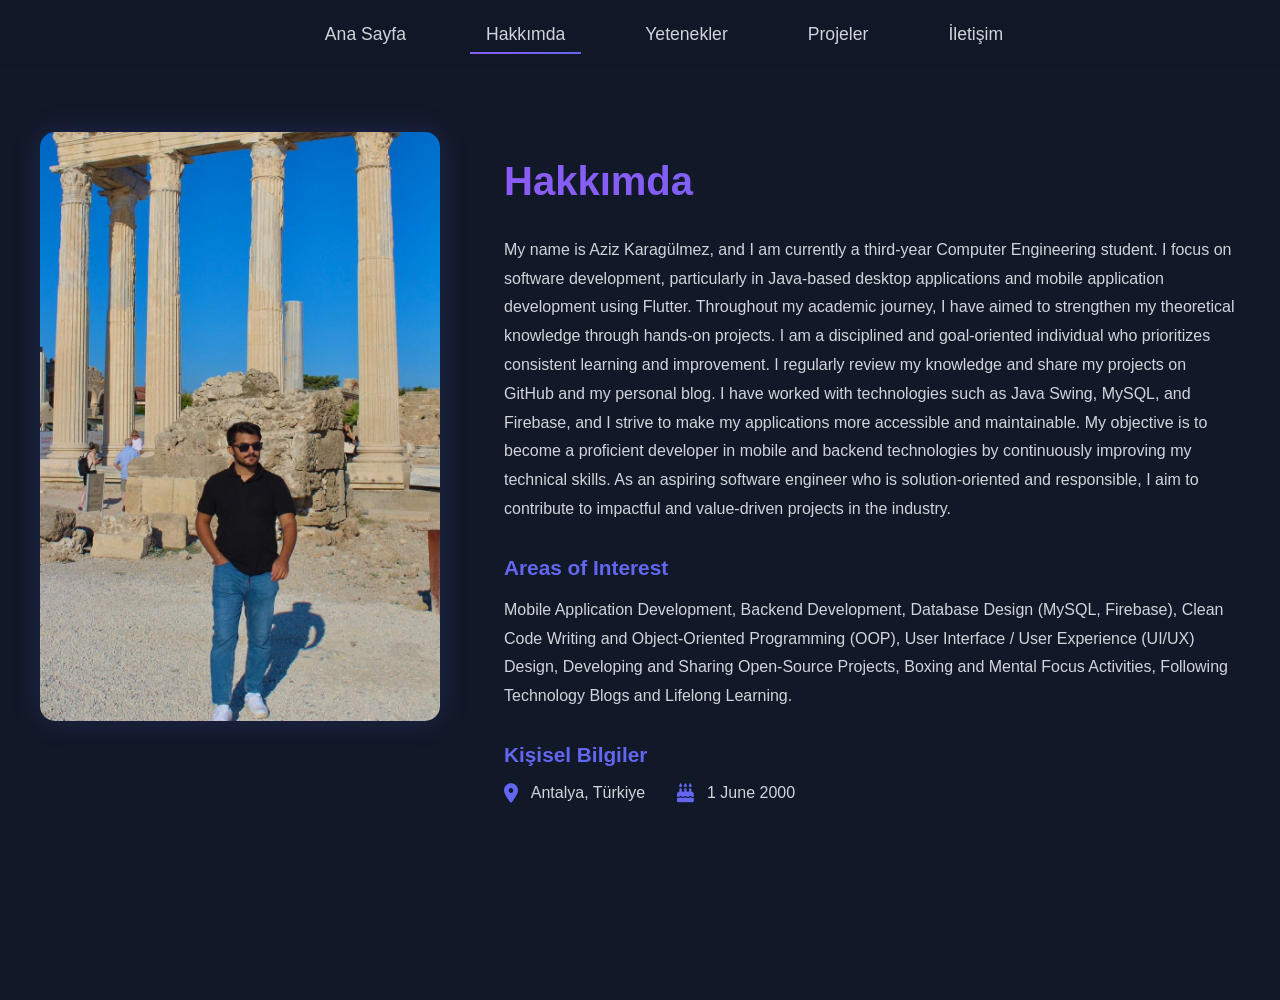
==== about.html @ 1290ee29 "updated" ====
<!DOCTYPE html>
<html lang="tr">
<head>
    <meta charset="UTF-8">
    <meta name="viewport" content="width=device-width, initial-scale=1.0">
    <title>Hakkımda | Aziz Karagülmez</title>
    <link rel="stylesheet" href="https://cdnjs.cloudflare.com/ajax/libs/font-awesome/6.0.0-beta3/css/all.min.css">
    <style>
        body, html {
            height: 100%;
            margin: 0;
            padding: 0;
            background: #111827;
            color: #f3f4f6;
            font-family: 'Poppins', sans-serif;
        }

        .navbar {
            position: fixed;
            top: 0;
            left: 0;
            width: 100%;
            padding: 1.5rem;
            display: flex;
            justify-content: center;
            align-items: center;
            z-index: 3;
            background: rgba(17, 24, 39, 0.8);
            backdrop-filter: blur(10px);
        }
        
        .navbar nav ul {
            display: flex;
            gap: 3rem;
            list-style: none;
            margin: 0;
            padding: 0;
        }
        
        .navbar nav ul li a {
            color: #d1d5db;
            text-decoration: none;
            font-size: 1.1rem;
            transition: all 0.3s ease;
            position: relative;
            padding: 0.5rem 1rem;
        }
        
        .navbar nav ul li a::after {
            content: '';
            position: absolute;
            width: 0;
            height: 2px;
            bottom: -2px;
            left: 0;
            background: linear-gradient(to right, #8b5cf6, #6366f1);
            transition: width 0.3s ease;
        }
        
        .navbar nav ul li a:hover::after,
        .navbar nav ul li a.active::after {
            width: 100%;
        }
        
        .navbar nav ul li a:hover {
            color: #f3f4f6;
        }

        .about-container {
            max-width: 1200px;
            margin: 100px auto 0;
            padding: 2rem;
            display: flex;
            gap: 4rem;
            align-items: flex-start;
        }

        .about-image {
            flex: 1;
            max-width: 400px;
        }

        .about-image img {
            width: 100%;
            height: auto;
            border-radius: 15px;
            box-shadow: 0 0 30px rgba(99, 102, 241, 0.2);
            object-fit: cover;
        }

        .about-content {
            flex: 1.5;
        }

        .about-title {
            font-size: 2.5rem;
            margin-bottom: 2rem;
            background: linear-gradient(to right, #8b5cf6, #6366f1);
            -webkit-background-clip: text;
            background-clip: text;
            color: transparent;
        }

        .about-text {
            color: #d1d5db;
            line-height: 1.8;
            margin-bottom: 2rem;
        }

        .about-section {
            margin-bottom: 2rem;
        }

        .about-section h3 {
            color: #6366f1;
            margin-bottom: 1rem;
            font-size: 1.3rem;
        }

        .skills-list {
            display: flex;
            flex-wrap: wrap;
            gap: 1rem;
            margin-top: 1rem;
        }

        .skill-tag {
            background: rgba(99, 102, 241, 0.1);
            color: #6366f1;
            padding: 0.5rem 1rem;
            border-radius: 20px;
            font-size: 0.9rem;
        }

        .personal-info {
            display: flex;
            gap: 2rem;
            margin-top: 1rem;
        }

        .info-item {
            display: flex;
            align-items: center;
            gap: 0.8rem;
            color: #d1d5db;
        }

        .info-item i {
            color: #6366f1;
            font-size: 1.2rem;
        }

        @media (max-width: 768px) {
            .about-container {
                flex-direction: column;
                align-items: center;
            }

            .about-image {
                max-width: 300px;
            }

            .navbar {
                padding: 1rem;
            }
            
            .navbar nav ul {
                gap: 1.5rem;
                flex-wrap: wrap;
                justify-content: center;
            }

            .personal-info {
                flex-direction: column;
                gap: 1rem;
            }
        }
    </style>
</head>
<body>
    <header class="navbar">
        <nav>
            <ul>
                <li><a href="index.html">Ana Sayfa</a></li>
                <li><a href="about.html" class="active">Hakkımda</a></li>
                <li><a href="skills.html">Yetenekler</a></li>
                <li><a href="projects.html">Projeler</a></li>
                <li><a href="contact.html">İletişim</a></li>
            </ul>
        </nav>
    </header>

    <div class="about-container">
        <div class="about-image">
            <img src="about-photo.jpg" alt="Aziz Karagülmez">
        </div>
        <div class="about-content">
            <h1 class="about-title">Hakkımda</h1>
            <div class="about-section">
                <p class="about-text">
                    My name is Aziz Karagülmez, and I am currently a third-year Computer Engineering student. I focus on software development, particularly in Java-based desktop applications and mobile application development using Flutter. Throughout my academic journey, I have aimed to strengthen my theoretical knowledge through hands-on projects.

                    I am a disciplined and goal-oriented individual who prioritizes consistent learning and improvement. I regularly review my knowledge and share my projects on GitHub and my personal blog. I have worked with technologies such as Java Swing, MySQL, and Firebase, and I strive to make my applications more accessible and maintainable.
                    
                    My objective is to become a proficient developer in mobile and backend technologies by continuously improving my technical skills. As an aspiring software engineer who is solution-oriented and responsible, I aim to contribute to impactful and value-driven projects in the industry.
                </p>
            </div>

        

            <div class="about-section">
                <h3>Areas of Interest</h3>
                <p class="about-text">
                    Mobile Application Development, Backend Development, Database Design (MySQL, Firebase), Clean Code Writing and Object-Oriented Programming (OOP), User Interface / User Experience (UI/UX) Design, Developing and Sharing Open-Source Projects, Boxing and Mental Focus Activities, Following Technology Blogs and Lifelong Learning.
                </p>
            </div>

            <div class="about-section">
                <h3>Kişisel Bilgiler</h3>
                <div class="personal-info">
                    <div class="info-item">
                        <i class="fas fa-map-marker-alt"></i>
                        <span>Antalya, Türkiye</span>
                    </div>
                    <div class="info-item">
                        <i class="fas fa-birthday-cake"></i>
                        <span>1 June 2000</span>
                    </div>
                </div>
            </div>

           
        </div>
    </div>
</body>
</html>
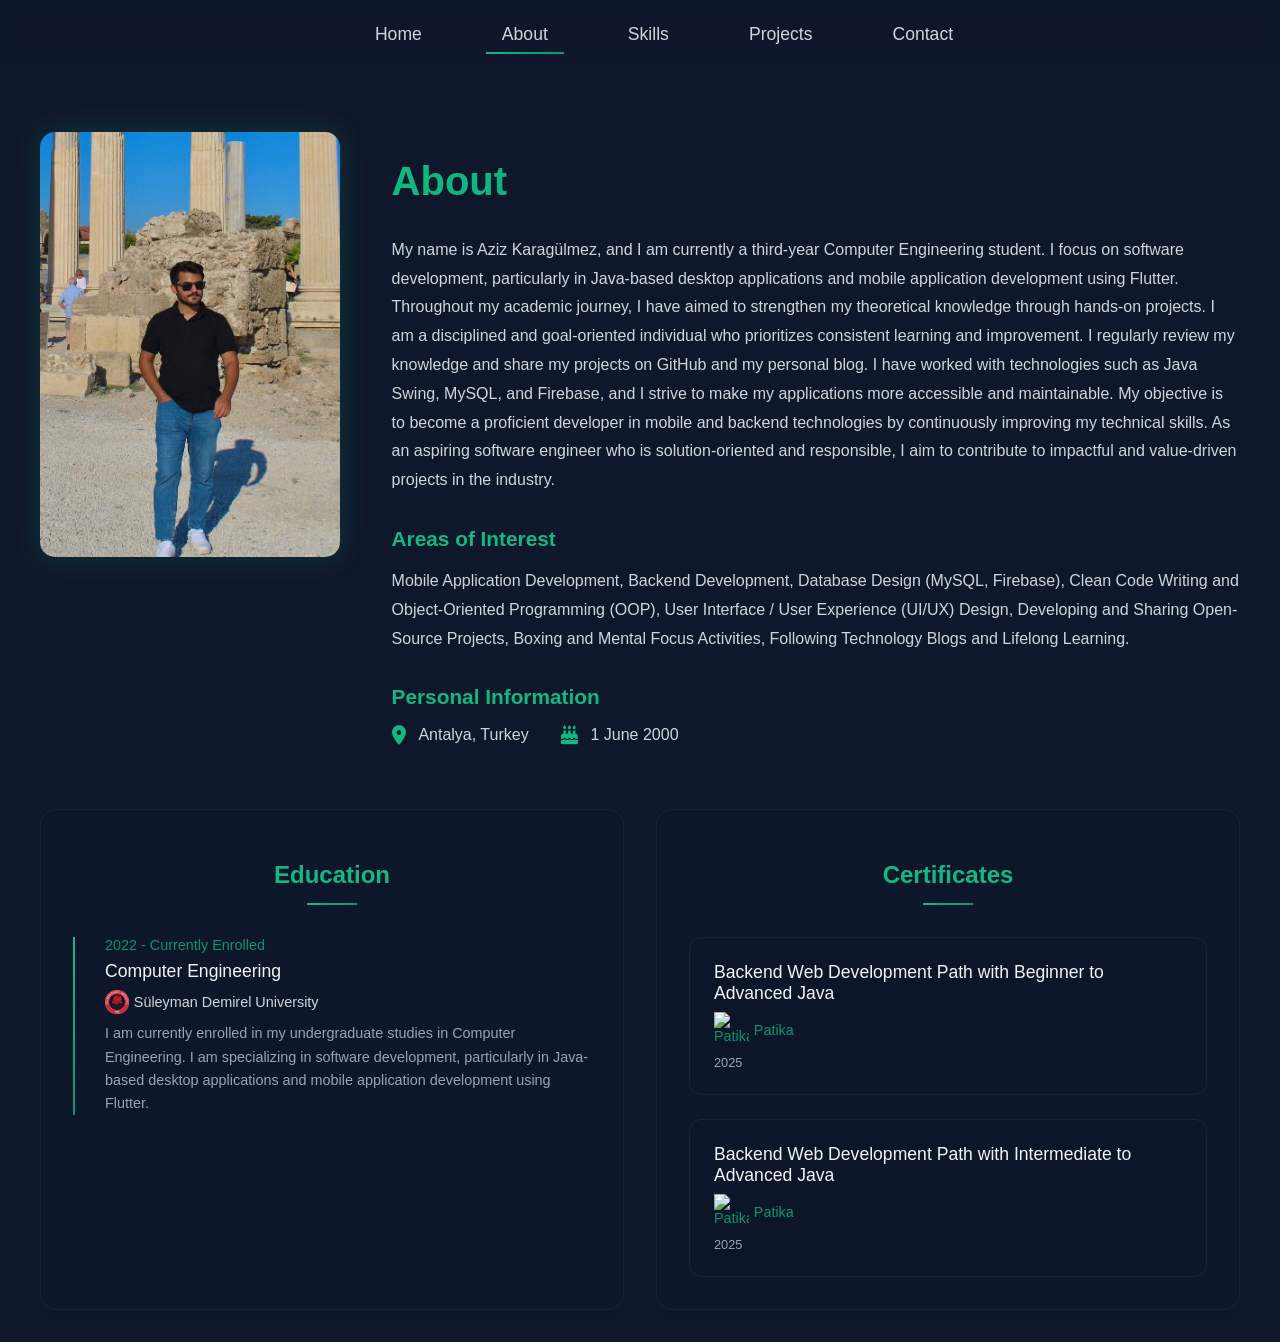
==== commit eb18ff93: "Edits and retouches have been made." ====
--- a/about.html
+++ b/about.html
@@ -1,16 +1,16 @@
 <!DOCTYPE html>
-<html lang="tr">
+<html lang="en">
 <head>
     <meta charset="UTF-8">
     <meta name="viewport" content="width=device-width, initial-scale=1.0">
-    <title>Hakkımda | Aziz Karagülmez</title>
+    <title>About | Aziz Karagülmez</title>
     <link rel="stylesheet" href="https://cdnjs.cloudflare.com/ajax/libs/font-awesome/6.0.0-beta3/css/all.min.css">
     <style>
         body, html {
             height: 100%;
             margin: 0;
             padding: 0;
-            background: #111827;
+            background: #0f172a;
             color: #f3f4f6;
             font-family: 'Poppins', sans-serif;
         }
@@ -25,7 +25,7 @@
             justify-content: center;
             align-items: center;
             z-index: 3;
-            background: rgba(17, 24, 39, 0.8);
+            background: rgba(15, 23, 42, 0.8);
             backdrop-filter: blur(10px);
         }
         
@@ -53,7 +53,7 @@
             height: 2px;
             bottom: -2px;
             left: 0;
-            background: linear-gradient(to right, #8b5cf6, #6366f1);
+            background: linear-gradient(to right, #10b981, #059669);
             transition: width 0.3s ease;
         }
         
@@ -70,21 +70,166 @@
             max-width: 1200px;
             margin: 100px auto 0;
             padding: 2rem;
-            display: flex;
-            gap: 4rem;
-            align-items: flex-start;
+        }
+
+        .about-grid {
+            display: grid;
+            grid-template-columns: 350px 1fr;
+            gap: 0.1rem;
+            margin-bottom: 1rem;
+        }
+
+        .education-certificates {
+            margin-top: 2rem;
+            display: grid;
+            grid-template-columns: repeat(2, 1fr);
+            gap: 2rem;
+        }
+
+        .timeline-section {
+            background: rgba(15, 23, 42, 0.5);
+            border-radius: 1rem;
+            padding: 2rem;
+            box-shadow: 0 4px 6px rgba(0, 0, 0, 0.1);
+            border: 1px solid rgba(16, 185, 129, 0.1);
+        }
+
+        .timeline-section h2 {
+            color: #10b981;
+            font-size: 1.5rem;
+            margin-bottom: 2rem;
+            text-align: center;
+            position: relative;
+            padding-bottom: 1rem;
+            display: flex;
+            align-items: center;
+            justify-content: center;
+            gap: 0.5rem;
+        }
+
+        .timeline-section h2::after {
+            content: '';
+            position: absolute;
+            bottom: 0;
+            left: 50%;
+            transform: translateX(-50%);
+            width: 50px;
+            height: 2px;
+            background: linear-gradient(to right, #10b981, #059669);
+        }
+
+        .timeline {
+            position: relative;
+            padding-left: 2rem;
+        }
+
+        .timeline::before {
+            content: '';
+            position: absolute;
+            left: 0;
+            top: 0;
+            height: 100%;
+            width: 2px;
+            background: linear-gradient(to bottom, #10b981, #059669);
+        }
+
+        .timeline-item {
+            position: relative;
+            padding-bottom: 2rem;
+        }
+
+        .timeline-item::before {
+            content: '';
+            position: absolute;
+            left: -2rem;
+            top: 0;
+            width: 1rem;
+            height: 1rem;
+            border-radius: 50%;
+            background: #10b981;
+            border: 2px solid #059669;
+        }
+
+        .timeline-item:last-child {
+            padding-bottom: 0;
+        }
+
+        .timeline-date {
+            color: #059669;
+            font-size: 0.9rem;
+            margin-bottom: 0.5rem;
+        }
+
+        .timeline-title {
+            color: #f3f4f6;
+            font-size: 1.1rem;
+            margin-bottom: 0.5rem;
+        }
+
+        .timeline-subtitle {
+            color: #d1d5db;
+            font-size: 0.9rem;
+            margin-bottom: 0.5rem;
+            display: flex;
+            align-items: center;
+            gap: 0.3rem;
+        }
+
+        .timeline-content {
+            color: #9ca3af;
+            font-size: 0.9rem;
+            line-height: 1.6;
+        }
+
+        .certificate-grid {
+            display: grid;
+            gap: 1.5rem;
+        }
+
+        .certificate-item {
+            background: rgba(15, 23, 42, 0.3);
+            border-radius: 0.8rem;
+            padding: 1.5rem;
+            transition: all 0.3s ease;
+            border: 1px solid rgba(16, 185, 129, 0.1);
+        }
+
+        .certificate-item:hover {
+            transform: translateY(-5px);
+            border-color: rgba(16, 185, 129, 0.3);
+            box-shadow: 0 8px 12px rgba(0, 0, 0, 0.2);
+        }
+
+        .certificate-title {
+            color: #f3f4f6;
+            font-size: 1.1rem;
+            margin-bottom: 0.5rem;
+        }
+
+        .certificate-issuer {
+            color: #059669;
+            font-size: 0.9rem;
+            margin-bottom: 0.5rem;
+            display: flex;
+            align-items: center;
+            gap: 0.3rem;
+        }
+
+        .certificate-date {
+            color: #9ca3af;
+            font-size: 0.8rem;
         }
 
         .about-image {
             flex: 1;
-            max-width: 400px;
+            max-width: 300px;
         }
 
         .about-image img {
             width: 100%;
             height: auto;
             border-radius: 15px;
-            box-shadow: 0 0 30px rgba(99, 102, 241, 0.2);
+            box-shadow: 0 0 30px rgba(16, 185, 129, 0.2);
             object-fit: cover;
         }
 
@@ -95,7 +240,7 @@
         .about-title {
             font-size: 2.5rem;
             margin-bottom: 2rem;
-            background: linear-gradient(to right, #8b5cf6, #6366f1);
+            background: linear-gradient(to right, #10b981, #059669);
             -webkit-background-clip: text;
             background-clip: text;
             color: transparent;
@@ -112,7 +257,7 @@
         }
 
         .about-section h3 {
-            color: #6366f1;
+            color: #10b981;
             margin-bottom: 1rem;
             font-size: 1.3rem;
         }
@@ -125,8 +270,8 @@
         }
 
         .skill-tag {
-            background: rgba(99, 102, 241, 0.1);
-            color: #6366f1;
+            background: rgba(16, 185, 129, 0.1);
+            color: #10b981;
             padding: 0.5rem 1rem;
             border-radius: 20px;
             font-size: 0.9rem;
@@ -146,14 +291,60 @@
         }
 
         .info-item i {
-            color: #6366f1;
+            color: #10b981;
             font-size: 1.2rem;
+        }
+
+        .logo-img {
+            width: 24px;
+            height: 24px;
+            object-fit: contain;
+            border-radius: 4px;
+        }
+
+        .section-logo {
+            width: 32px;
+            height: 32px;
+            object-fit: contain;
+            border-radius: 4px;
+        }
+
+        .patika-logo {
+            width: 40px;
+            height: 40px;
+            object-fit: contain;
+            border-radius: 4px;
+        }
+
+        .patika-logo-small {
+            width: 30px;
+            height: 30px;
+            object-fit: contain;
+            border-radius: 4px;
+        }
+
+        @media (max-width: 758px) {
+            .about-grid {
+                grid-template-columns: 1fr;
+            }
+
+            .about-image {
+                max-width: 250px;
+                margin: 0 auto;
+            }
+
+            .education-certificates {
+                grid-template-columns: 1fr;
+            }
         }
 
         @media (max-width: 768px) {
             .about-container {
-                flex-direction: column;
-                align-items: center;
+                padding: 1rem;
+            }
+
+            .about-grid {
+                gap: 2rem;
             }
 
             .about-image {
@@ -181,55 +372,102 @@
     <header class="navbar">
         <nav>
             <ul>
-                <li><a href="index.html">Ana Sayfa</a></li>
-                <li><a href="about.html" class="active">Hakkımda</a></li>
-                <li><a href="skills.html">Yetenekler</a></li>
-                <li><a href="projects.html">Projeler</a></li>
-                <li><a href="contact.html">İletişim</a></li>
+                <li><a href="index.html">Home</a></li>
+                <li><a href="about.html" class="active">About</a></li>
+                <li><a href="skills.html">Skills</a></li>
+                <li><a href="projects.html">Projects</a></li>
+                <li><a href="contact.html">Contact</a></li>
             </ul>
         </nav>
     </header>
 
     <div class="about-container">
-        <div class="about-image">
-            <img src="about-photo.jpg" alt="Aziz Karagülmez">
-        </div>
-        <div class="about-content">
-            <h1 class="about-title">Hakkımda</h1>
-            <div class="about-section">
-                <p class="about-text">
-                    My name is Aziz Karagülmez, and I am currently a third-year Computer Engineering student. I focus on software development, particularly in Java-based desktop applications and mobile application development using Flutter. Throughout my academic journey, I have aimed to strengthen my theoretical knowledge through hands-on projects.
-
-                    I am a disciplined and goal-oriented individual who prioritizes consistent learning and improvement. I regularly review my knowledge and share my projects on GitHub and my personal blog. I have worked with technologies such as Java Swing, MySQL, and Firebase, and I strive to make my applications more accessible and maintainable.
-                    
-                    My objective is to become a proficient developer in mobile and backend technologies by continuously improving my technical skills. As an aspiring software engineer who is solution-oriented and responsible, I aim to contribute to impactful and value-driven projects in the industry.
-                </p>
+        <div class="about-grid">
+            <div class="about-image">
+                <img src="about-photo.jpg" alt="Aziz Karagülmez">
             </div>
-
-        
-
-            <div class="about-section">
-                <h3>Areas of Interest</h3>
-                <p class="about-text">
-                    Mobile Application Development, Backend Development, Database Design (MySQL, Firebase), Clean Code Writing and Object-Oriented Programming (OOP), User Interface / User Experience (UI/UX) Design, Developing and Sharing Open-Source Projects, Boxing and Mental Focus Activities, Following Technology Blogs and Lifelong Learning.
-                </p>
-            </div>
-
-            <div class="about-section">
-                <h3>Kişisel Bilgiler</h3>
-                <div class="personal-info">
-                    <div class="info-item">
-                        <i class="fas fa-map-marker-alt"></i>
-                        <span>Antalya, Türkiye</span>
-                    </div>
-                    <div class="info-item">
-                        <i class="fas fa-birthday-cake"></i>
-                        <span>1 June 2000</span>
+            <div class="about-content">
+                <h1 class="about-title">About</h1>
+                <div class="about-section">
+                    <p class="about-text">
+                        My name is Aziz Karagülmez, and I am currently a third-year Computer Engineering student. I focus on software development, particularly in Java-based desktop applications and mobile application development using Flutter. Throughout my academic journey, I have aimed to strengthen my theoretical knowledge through hands-on projects.
+
+                        I am a disciplined and goal-oriented individual who prioritizes consistent learning and improvement. I regularly review my knowledge and share my projects on GitHub and my personal blog. I have worked with technologies such as Java Swing, MySQL, and Firebase, and I strive to make my applications more accessible and maintainable.
+                        
+                        My objective is to become a proficient developer in mobile and backend technologies by continuously improving my technical skills. As an aspiring software engineer who is solution-oriented and responsible, I aim to contribute to impactful and value-driven projects in the industry.
+                    </p>
+                </div>
+
+                <div class="about-section">
+                    <h3>Areas of Interest</h3>
+                    <p class="about-text">
+                        Mobile Application Development, Backend Development, Database Design (MySQL, Firebase), Clean Code Writing and Object-Oriented Programming (OOP), User Interface / User Experience (UI/UX) Design, Developing and Sharing Open-Source Projects, Boxing and Mental Focus Activities, Following Technology Blogs and Lifelong Learning.
+                    </p>
+                </div>
+
+                <div class="about-section">
+                    <h3>Personal Information</h3>
+                    <div class="personal-info">
+                        <div class="info-item">
+                            <i class="fas fa-map-marker-alt"></i>
+                            <span>Antalya, Turkey</span>
+                        </div>
+                        <div class="info-item">
+                            <i class="fas fa-birthday-cake"></i>
+                            <span>1 June 2000</span>
+                        </div>
                     </div>
                 </div>
             </div>
-
-           
+        </div>
+
+        <div class="education-certificates">
+            <div class="timeline-section">
+                <h2>
+                    
+                    Education
+                </h2>
+                <div class="timeline">
+                    <div >
+                        <div class="timeline-date">2022 - Currently Enrolled</div>
+                        <div class="timeline-title">Computer Engineering</div>
+                        <div class="timeline-subtitle">
+                            <img src="logo.png" alt="SDU Logo" class="logo-img">
+                            Süleyman Demirel University
+                        </div>
+                        <div class="timeline-content">
+                            I am currently enrolled in my undergraduate studies in Computer Engineering. I am specializing in software development, particularly in Java-based desktop applications and mobile application development using Flutter.
+                        </div>
+                    </div>
+                    
+                </div>
+            </div>
+
+            <div class="timeline-section">
+                <h2>
+                    
+                    Certificates
+                </h2>
+                <div class="certificate-grid">
+                    <div class="certificate-item">
+                        <div class="certificate-title">Backend Web Development Path with Beginner to Advanced Java</div>
+                        <div class="certificate-issuer">
+                            <img src="https://global-uploads.webflow.com/6097e0eca1e87557da031fef/609859a191abe5d64b17fed3_Patika%20logo.png" alt="Patika Logo" style="width: 35px; height: 35px; object-fit: contain;">
+                            Patika
+                        </div>
+                        <div class="certificate-date">2025</div>
+                    </div>
+                    <div class="certificate-item">
+                        <div class="certificate-title">Backend Web Development Path with Intermediate to Advanced Java</div>
+                        <div class="certificate-issuer">
+                            <img src="https://global-uploads.webflow.com/6097e0eca1e87557da031fef/609859a191abe5d64b17fed3_Patika%20logo.png" alt="Patika Logo" style="width: 35px; height: 35px; object-fit: contain;">
+                            Patika
+                        </div>
+                        <div class="certificate-date">2025</div>
+                    </div>
+                    
+                </div>
+            </div>
         </div>
     </div>
 </body>
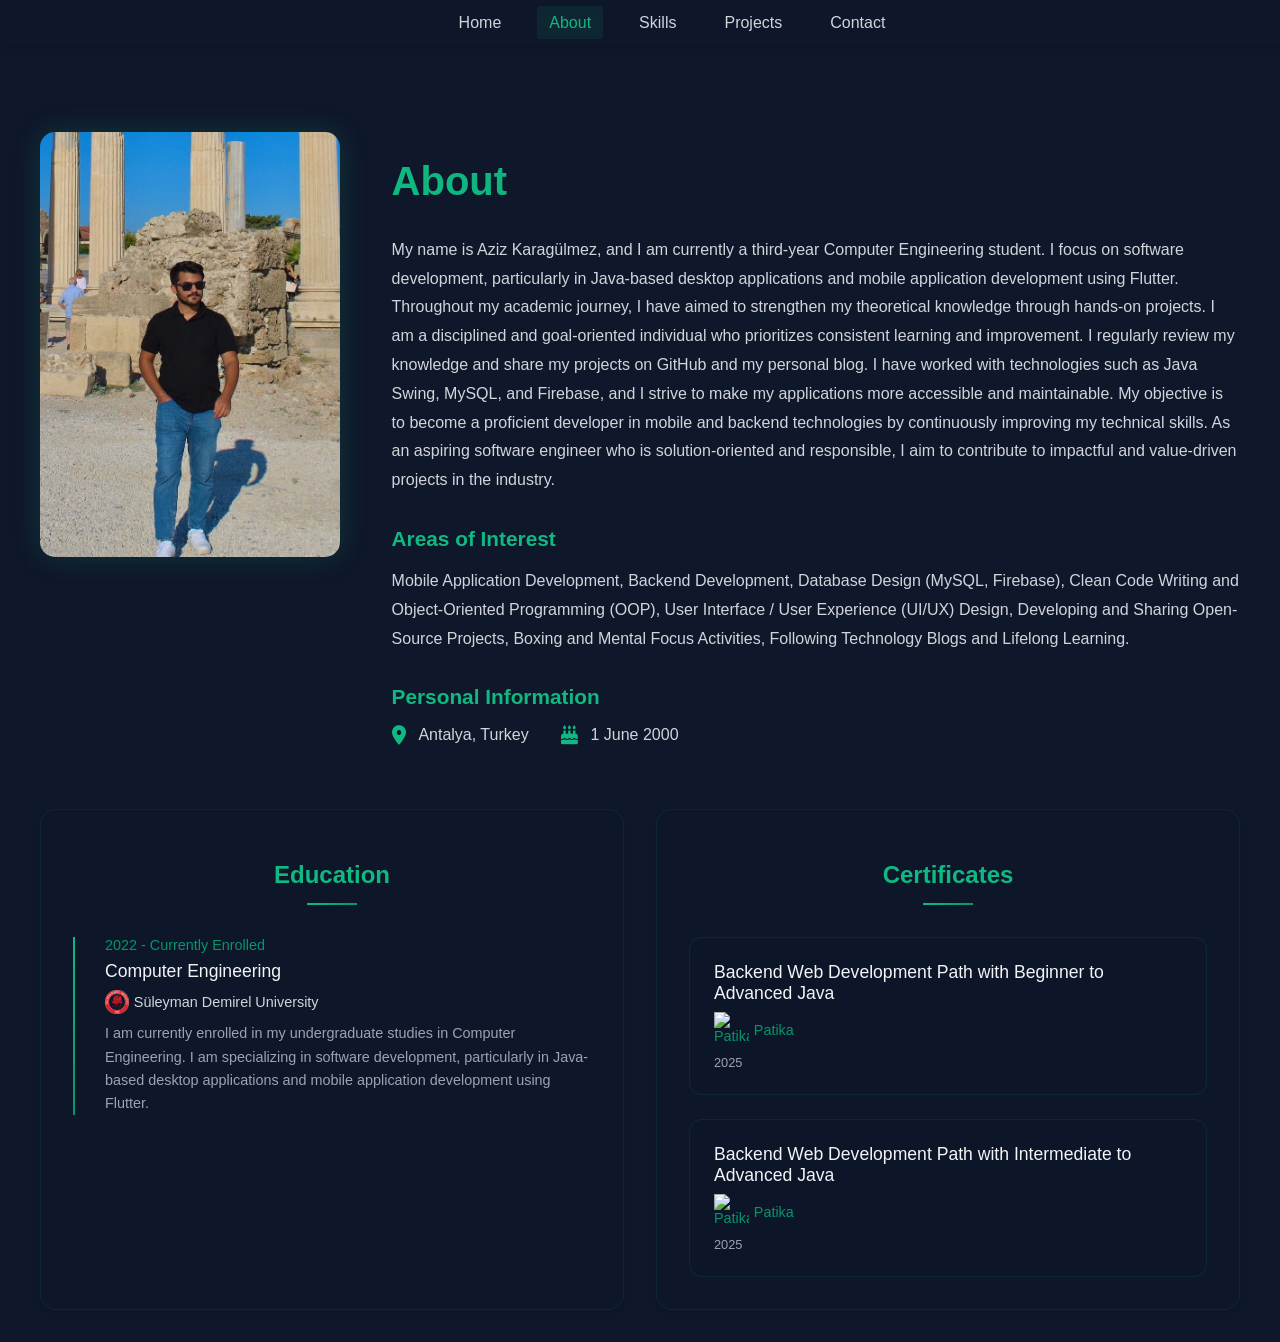
==== commit 9582ee38: "update" ====
--- a/about.html
+++ b/about.html
@@ -20,50 +20,109 @@
             top: 0;
             left: 0;
             width: 100%;
-            padding: 1.5rem;
+            background: rgba(15, 23, 42, 0.9);
+            backdrop-filter: blur(12px);
+            box-shadow: 0 2px 10px rgba(0, 0, 0, 0.15);
+            z-index: 1000;
+            padding: 0.85rem 2rem;
+        }
+        
+        .navbar-container {
+            max-width: 1200px;
+            margin: 0 auto;
             display: flex;
             justify-content: center;
             align-items: center;
-            z-index: 3;
-            background: rgba(15, 23, 42, 0.8);
-            backdrop-filter: blur(10px);
-        }
-        
-        .navbar nav ul {
-            display: flex;
-            gap: 3rem;
+            padding: 0 1rem;
+        }
+        
+        .logo {
+            color: #10b981;
+            font-weight: 700;
+            font-size: 1.5rem;
+            letter-spacing: 0.5px;
+            text-decoration: none;
+            margin-right: auto;
+        }
+        
+        .nav-menu {
+            display: flex;
             list-style: none;
             margin: 0;
             padding: 0;
-        }
-        
-        .navbar nav ul li a {
+            gap: 1.5rem;
+        }
+        
+        .nav-item {
+            position: relative;
+        }
+        
+        .nav-link {
             color: #d1d5db;
             text-decoration: none;
-            font-size: 1.1rem;
+            font-size: 1rem;
             transition: all 0.3s ease;
-            position: relative;
-            padding: 0.5rem 1rem;
-        }
-        
-        .navbar nav ul li a::after {
-            content: '';
-            position: absolute;
-            width: 0;
-            height: 2px;
-            bottom: -2px;
-            left: 0;
-            background: linear-gradient(to right, #10b981, #059669);
-            transition: width 0.3s ease;
-        }
-        
-        .navbar nav ul li a:hover::after,
-        .navbar nav ul li a.active::after {
-            width: 100%;
-        }
-        
-        .navbar nav ul li a:hover {
+            font-weight: 500;
+            padding: 0.5rem 0.75rem;
+            border-radius: 4px;
+        }
+        
+        .nav-link.active {
+            color: #10b981;
+            background-color: rgba(16, 185, 129, 0.1);
+        }
+        
+        .nav-link:hover {
             color: #f3f4f6;
+        }
+        
+        .menu-toggle {
+            display: none;
+            background: none;
+            border: none;
+            color: #d1d5db;
+            font-size: 1.5rem;
+            cursor: pointer;
+            padding: 0.25rem;
+        }
+        
+        @media (max-width: 768px) {
+            .navbar {
+                padding: 0.75rem 1rem;
+            }
+            
+            .navbar-container {
+                justify-content: center;
+                padding: 0;
+            }
+            
+            .nav-menu {
+                display: flex;
+                justify-content: center;
+                position: static;
+                background: none;
+                padding: 0;
+                margin: 0;
+                width: auto;
+                flex-direction: row;
+                transform: none;
+                opacity: 1;
+                pointer-events: auto;
+                box-shadow: none;
+            }
+            
+            .menu-toggle {
+                display: none;
+            }
+            
+            .nav-item {
+                width: auto;
+            }
+            
+            .nav-link {
+                padding: 0.5rem 0.75rem;
+                border-radius: 4px;
+            }
         }
 
         .about-container {
@@ -339,46 +398,87 @@
         }
 
         @media (max-width: 768px) {
-            .about-container {
-                padding: 1rem;
-            }
-
-            .about-grid {
-                gap: 2rem;
-            }
-
-            .about-image {
-                max-width: 300px;
-            }
-
             .navbar {
-                padding: 1rem;
+                padding: 0.75rem;
             }
             
             .navbar nav ul {
-                gap: 1.5rem;
+                gap: 0.5rem;
                 flex-wrap: wrap;
                 justify-content: center;
-            }
-
-            .personal-info {
+                padding: 0 0.5rem;
+            }
+            
+            .navbar nav ul li a {
+                font-size: 0.85rem;
+                padding: 0.25rem 0.5rem;
+                white-space: nowrap;
+            }
+            
+            .section-title {
+                font-size: 2rem;
+                margin-bottom: 1.5rem;
+            }
+            
+            .about-grid {
+                grid-template-columns: 1fr;
+                gap: 2rem;
+            }
+            
+            .about-image {
+                max-width: 250px;
+                margin: 0 auto;
+            }
+            
+            .about-content h2 {
+                font-size: 1.8rem;
+                text-align: center;
+            }
+            
+            .about-content p {
+                text-align: center;
+            }
+            
+            .about-details {
                 flex-direction: column;
-                gap: 1rem;
+                align-items: center;
+            }
+            
+            .about-info {
+                margin-bottom: 1.5rem;
+                align-items: center;
+            }
+            
+            .footer-social {
+                justify-content: center;
             }
         }
     </style>
 </head>
 <body>
     <header class="navbar">
-        <nav>
-            <ul>
-                <li><a href="index.html">Home</a></li>
-                <li><a href="about.html" class="active">About</a></li>
-                <li><a href="skills.html">Skills</a></li>
-                <li><a href="projects.html">Projects</a></li>
-                <li><a href="contact.html">Contact</a></li>
+        <div class="navbar-container">
+            <button class="menu-toggle" id="menuToggle">
+                <i class="fas fa-bars"></i>
+            </button>
+            <ul class="nav-menu" id="navMenu">
+                <li class="nav-item">
+                    <a href="index.html" class="nav-link">Home</a>
+                </li>
+                <li class="nav-item">
+                    <a href="about.html" class="nav-link active">About</a>
+                </li>
+                <li class="nav-item">
+                    <a href="skills.html" class="nav-link">Skills</a>
+                </li>
+                <li class="nav-item">
+                    <a href="projects.html" class="nav-link">Projects</a>
+                </li>
+                <li class="nav-item">
+                    <a href="contact.html" class="nav-link">Contact</a>
+                </li>
             </ul>
-        </nav>
+        </div>
     </header>
 
     <div class="about-container">
@@ -470,5 +570,35 @@
             </div>
         </div>
     </div>
+
+    <script>
+        // Mobile menu toggle functionality
+        const menuToggle = document.getElementById('menuToggle');
+        const navMenu = document.getElementById('navMenu');
+        
+        menuToggle.addEventListener('click', () => {
+            navMenu.classList.toggle('active');
+            
+            // Change icon based on menu state
+            const icon = menuToggle.querySelector('i');
+            if (navMenu.classList.contains('active')) {
+                icon.classList.remove('fa-bars');
+                icon.classList.add('fa-times');
+            } else {
+                icon.classList.remove('fa-times');
+                icon.classList.add('fa-bars');
+            }
+        });
+        
+        // Close menu when clicking outside
+        document.addEventListener('click', (event) => {
+            if (!event.target.closest('.navbar') && navMenu.classList.contains('active')) {
+                navMenu.classList.remove('active');
+                const icon = menuToggle.querySelector('i');
+                icon.classList.remove('fa-times');
+                icon.classList.add('fa-bars');
+            }
+        });
+    </script>
 </body>
 </html> 
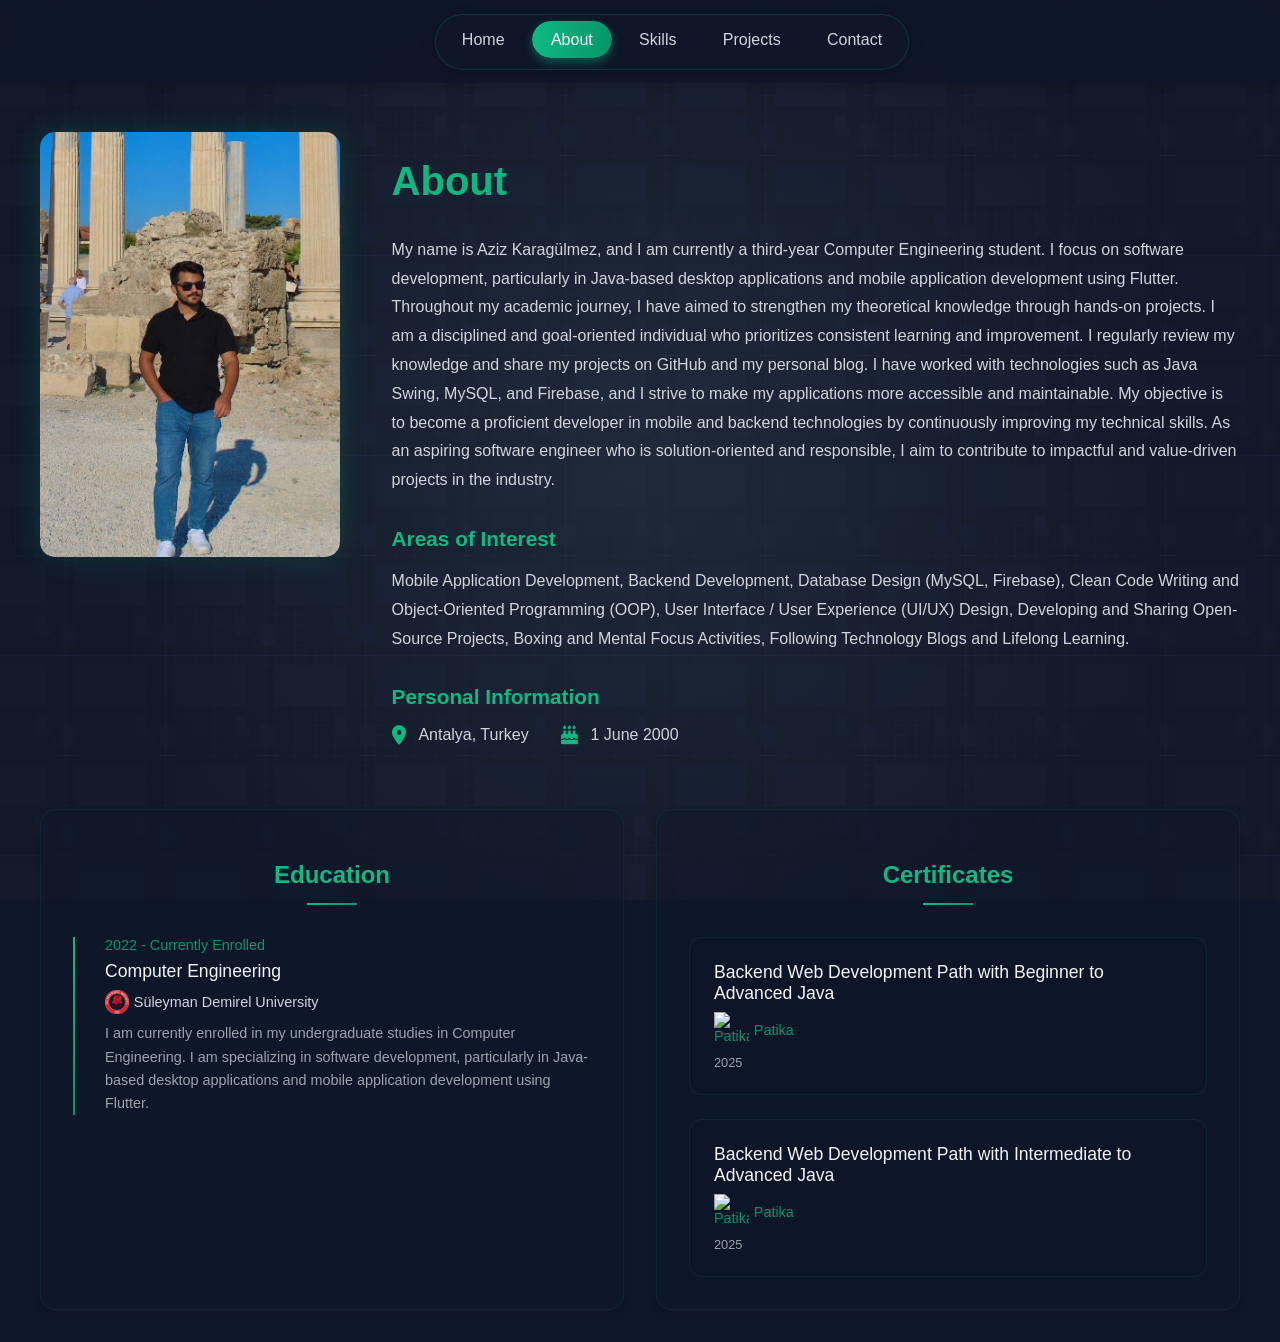
==== commit dad1d8b6: "Revamped the personal portfolio website by restructuring content and improving overall presentation." ====
--- a/about.html
+++ b/about.html
@@ -49,8 +49,12 @@
             display: flex;
             list-style: none;
             margin: 0;
-            padding: 0;
-            gap: 1.5rem;
+            padding: 0.4rem;
+            gap: 0.5rem;
+            background: rgba(15, 23, 42, 0.6);
+            border: 1px solid rgba(16, 185, 129, 0.2);
+            border-radius: 50px;
+            box-shadow: 0 4px 15px rgba(0, 0, 0, 0.2);
         }
         
         .nav-item {
@@ -61,19 +65,42 @@
             color: #d1d5db;
             text-decoration: none;
             font-size: 1rem;
-            transition: all 0.3s ease;
+            transition: all 0.4s cubic-bezier(0.4, 0, 0.2, 1);
             font-weight: 500;
-            padding: 0.5rem 0.75rem;
-            border-radius: 4px;
+            padding: 0.6rem 1.2rem;
+            border-radius: 30px;
+            display: inline-block;
+            position: relative;
+            z-index: 1;
+            overflow: hidden;
+        }
+
+        .nav-link::before {
+            content: '';
+            position: absolute;
+            top: 0;
+            left: 0;
+            width: 100%;
+            height: 100%;
+            background: linear-gradient(to right, #10b981, #059669);
+            z-index: -1;
+            opacity: 0;
+            transition: opacity 0.4s ease;
+            border-radius: 30px;
         }
         
         .nav-link.active {
+            color: #ffffff;
+            box-shadow: 0 4px 10px rgba(16, 185, 129, 0.4);
+        }
+        
+        .nav-link.active::before {
+            opacity: 1;
+        }
+        
+        .nav-link:hover:not(.active) {
             color: #10b981;
-            background-color: rgba(16, 185, 129, 0.1);
-        }
-        
-        .nav-link:hover {
-            color: #f3f4f6;
+            background: rgba(16, 185, 129, 0.1);
         }
         
         .menu-toggle {
@@ -88,7 +115,7 @@
         
         @media (max-width: 768px) {
             .navbar {
-                padding: 0.75rem 1rem;
+                padding: 0.5rem;
             }
             
             .navbar-container {
@@ -109,6 +136,7 @@
                 opacity: 1;
                 pointer-events: auto;
                 box-shadow: none;
+                gap: 0.25rem;
             }
             
             .menu-toggle {
@@ -120,8 +148,9 @@
             }
             
             .nav-link {
-                padding: 0.5rem 0.75rem;
+                padding: 0.25rem 0.5rem;
                 border-radius: 4px;
+                font-size: 0.85rem;
             }
         }
 
@@ -129,6 +158,8 @@
             max-width: 1200px;
             margin: 100px auto 0;
             padding: 2rem;
+            position: relative;
+            z-index: 2;
         }
 
         .about-grid {
@@ -254,7 +285,6 @@
         }
 
         .certificate-item:hover {
-            transform: translateY(-5px);
             border-color: rgba(16, 185, 129, 0.3);
             box-shadow: 0 8px 12px rgba(0, 0, 0, 0.2);
         }
@@ -399,20 +429,45 @@
 
         @media (max-width: 768px) {
             .navbar {
-                padding: 0.75rem;
-            }
-            
-            .navbar nav ul {
-                gap: 0.5rem;
+                padding: 0.5rem;
+            }
+            
+            .navbar-container {
+                justify-content: center;
+                padding: 0;
+            }
+            
+            .nav-menu {
+                display: flex;
+                justify-content: center;
+                position: static;
+                background: rgba(15, 23, 42, 0.9);
+                padding: 0.5rem;
+                margin: 0;
+                width: auto;
+                flex-direction: row;
+                transform: none;
+                opacity: 1;
+                pointer-events: auto;
+                box-shadow: 0 4px 15px rgba(0, 0, 0, 0.2);
+                gap: 0.25rem;
+                border-radius: 20px;
                 flex-wrap: wrap;
-                justify-content: center;
-                padding: 0 0.5rem;
-            }
-            
-            .navbar nav ul li a {
+                border: 1px solid rgba(16, 185, 129, 0.2);
+            }
+            
+            .menu-toggle {
+                display: none;
+            }
+            
+            .nav-item {
+                width: auto;
+            }
+            
+            .nav-link {
+                padding: 0.4rem 0.8rem;
+                border-radius: 20px;
                 font-size: 0.85rem;
-                padding: 0.25rem 0.5rem;
-                white-space: nowrap;
             }
             
             .section-title {
@@ -453,9 +508,43 @@
                 justify-content: center;
             }
         }
+
+        /* Arka Plan Animasyonu */
+        .background-animation {
+            position: fixed;
+            top: 0;
+            left: 0;
+            width: 100%;
+            height: 100%;
+            z-index: 1;
+            background: radial-gradient(circle at center, #1f2937 0%, #111827 70%);
+            overflow: hidden;
+        }
+        
+        .background-animation::before {
+            content: '';
+            position: absolute;
+            width: 200%;
+            height: 200%;
+            top: -50%;
+            left: -50%;
+            z-index: -1;
+            background: url("data:image/svg+xml,%3Csvg xmlns='http://www.w3.org/2000/svg' width='100' height='100' viewBox='0 0 100 100'%3E%3Cg fill-rule='evenodd'%3E%3Cg fill='%236366f1' fill-opacity='0.05'%3E%3Cpath opacity='.5' d='M96 [base64] 0v-9h-9v9h9zm-10 0v-9h-9v9h9zm-10 0v-9h-9v9h9zm-10 0v-9h-9v9h9zm-10 0v-9h-9v9h9zm-10 0v-9h-9v9h9zm-10 0v-9h-9v9h9zm-10 0v-9h-9v9h9zm-10 0v-9h-9v9h9zm-10 0v-9h-9v9h9zm-9-10h9v-9h-9v9zm10 0h9v-9h-9v9zm10 0h9v-9h-9v9zm10 0h9v-9h-9v9zm10 0h9v-9h-9v9zm10 0h9v-9h-9v9zm10 0h9v-9h-9v9zm10 0h9v-9h-9v9zm9-10v-9h-9v9h9zm-10 0v-9h-9v9h9zm-10 0v-9h-9v9h9zm-10 0v-9h-9v9h9zm-10 0v-9h-9v9h9zm-10 0v-9h-9v9h9zm-9-10h9v-9h-9v9zm10 0h9v-9h-9v9zm10 0h9v-9h-9v9zm10 0h9v-9h-9v9zm10 0h9v-9h-9v9zm10 0h9v-9h-9v9zm10 0h9v-9h-9v9z'/%3E%3Cpath d='M6 5V0H5v5H0v1h5v94h1V6h94V5H6z'/%3E%3C/g%3E%3C/g%3E%3C/svg%3E");
+            animation: backgroundMove 80s linear infinite;
+        }
+        
+        @keyframes backgroundMove {
+            0% {
+                transform: rotate(0deg);
+            }
+            100% {
+                transform: rotate(360deg);
+            }
+        }
     </style>
 </head>
 <body>
+    <div class="background-animation"></div>
     <header class="navbar">
         <div class="navbar-container">
             <button class="menu-toggle" id="menuToggle">
